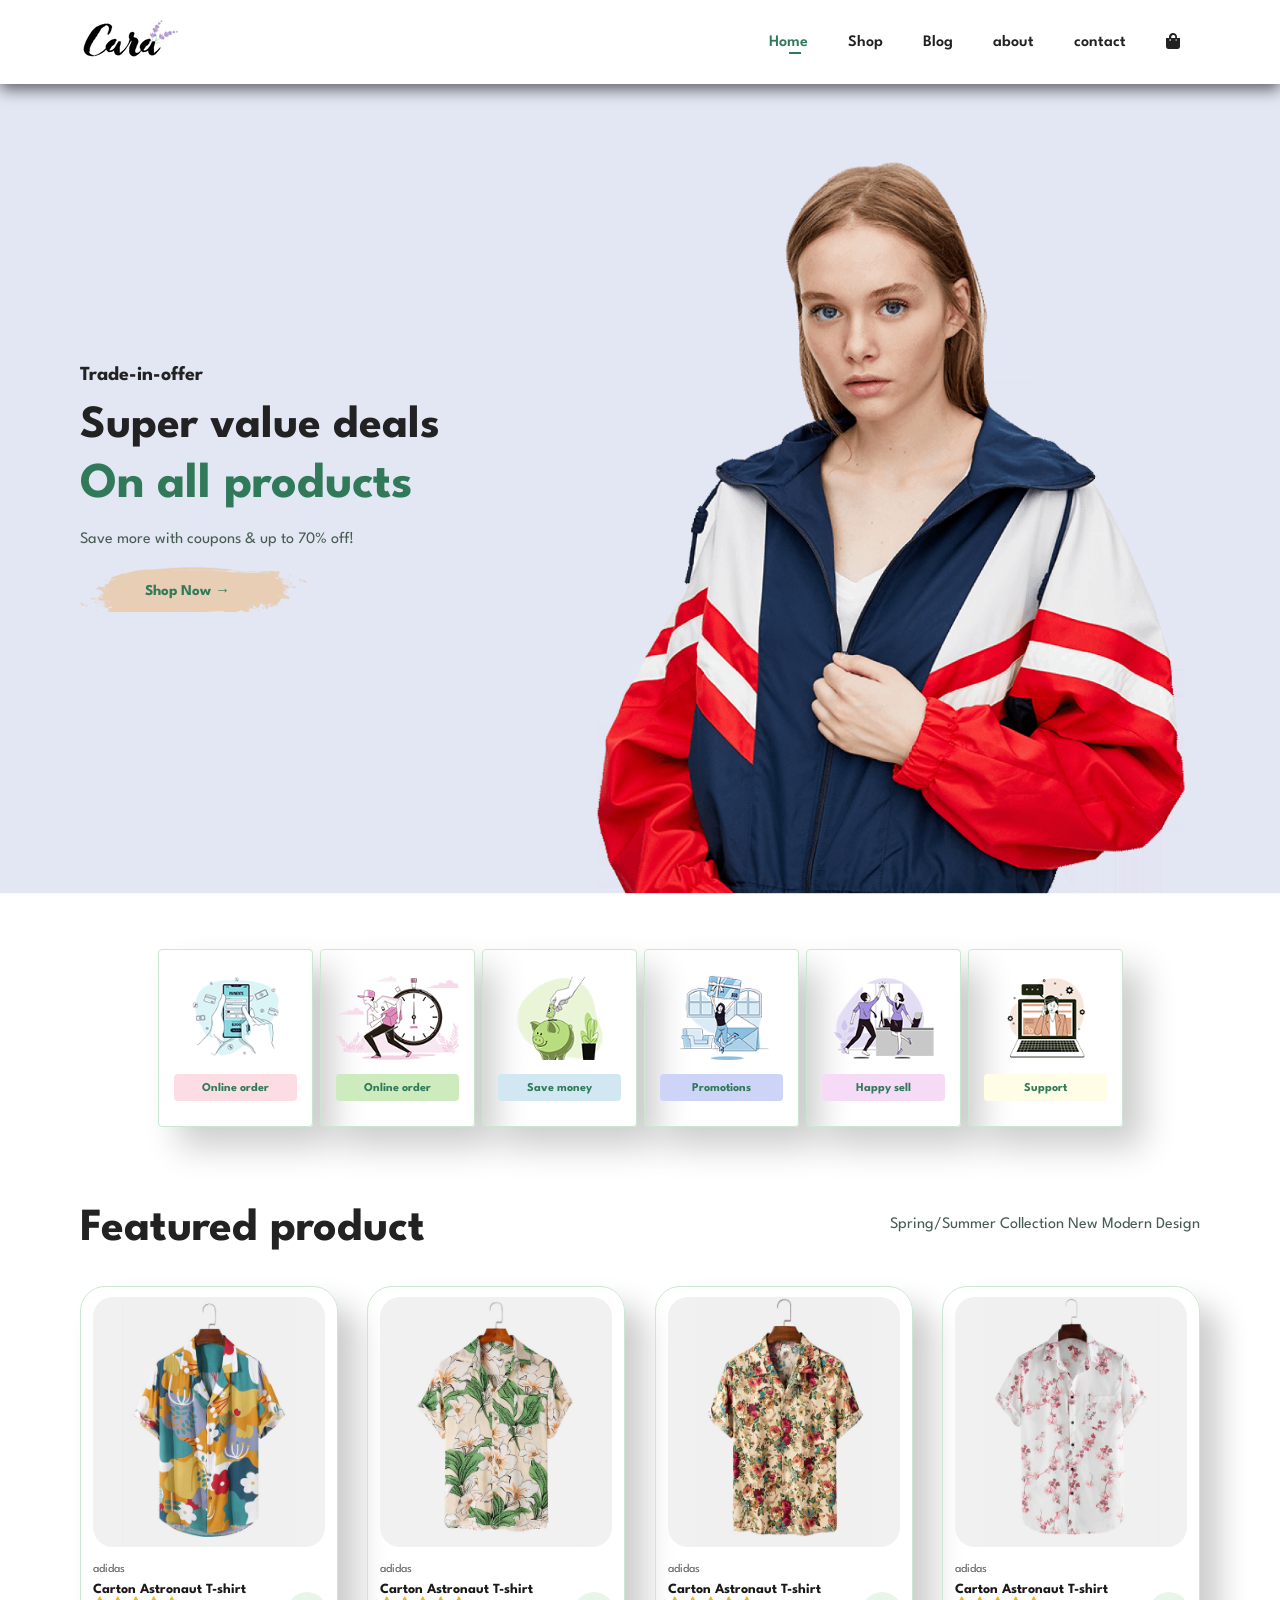
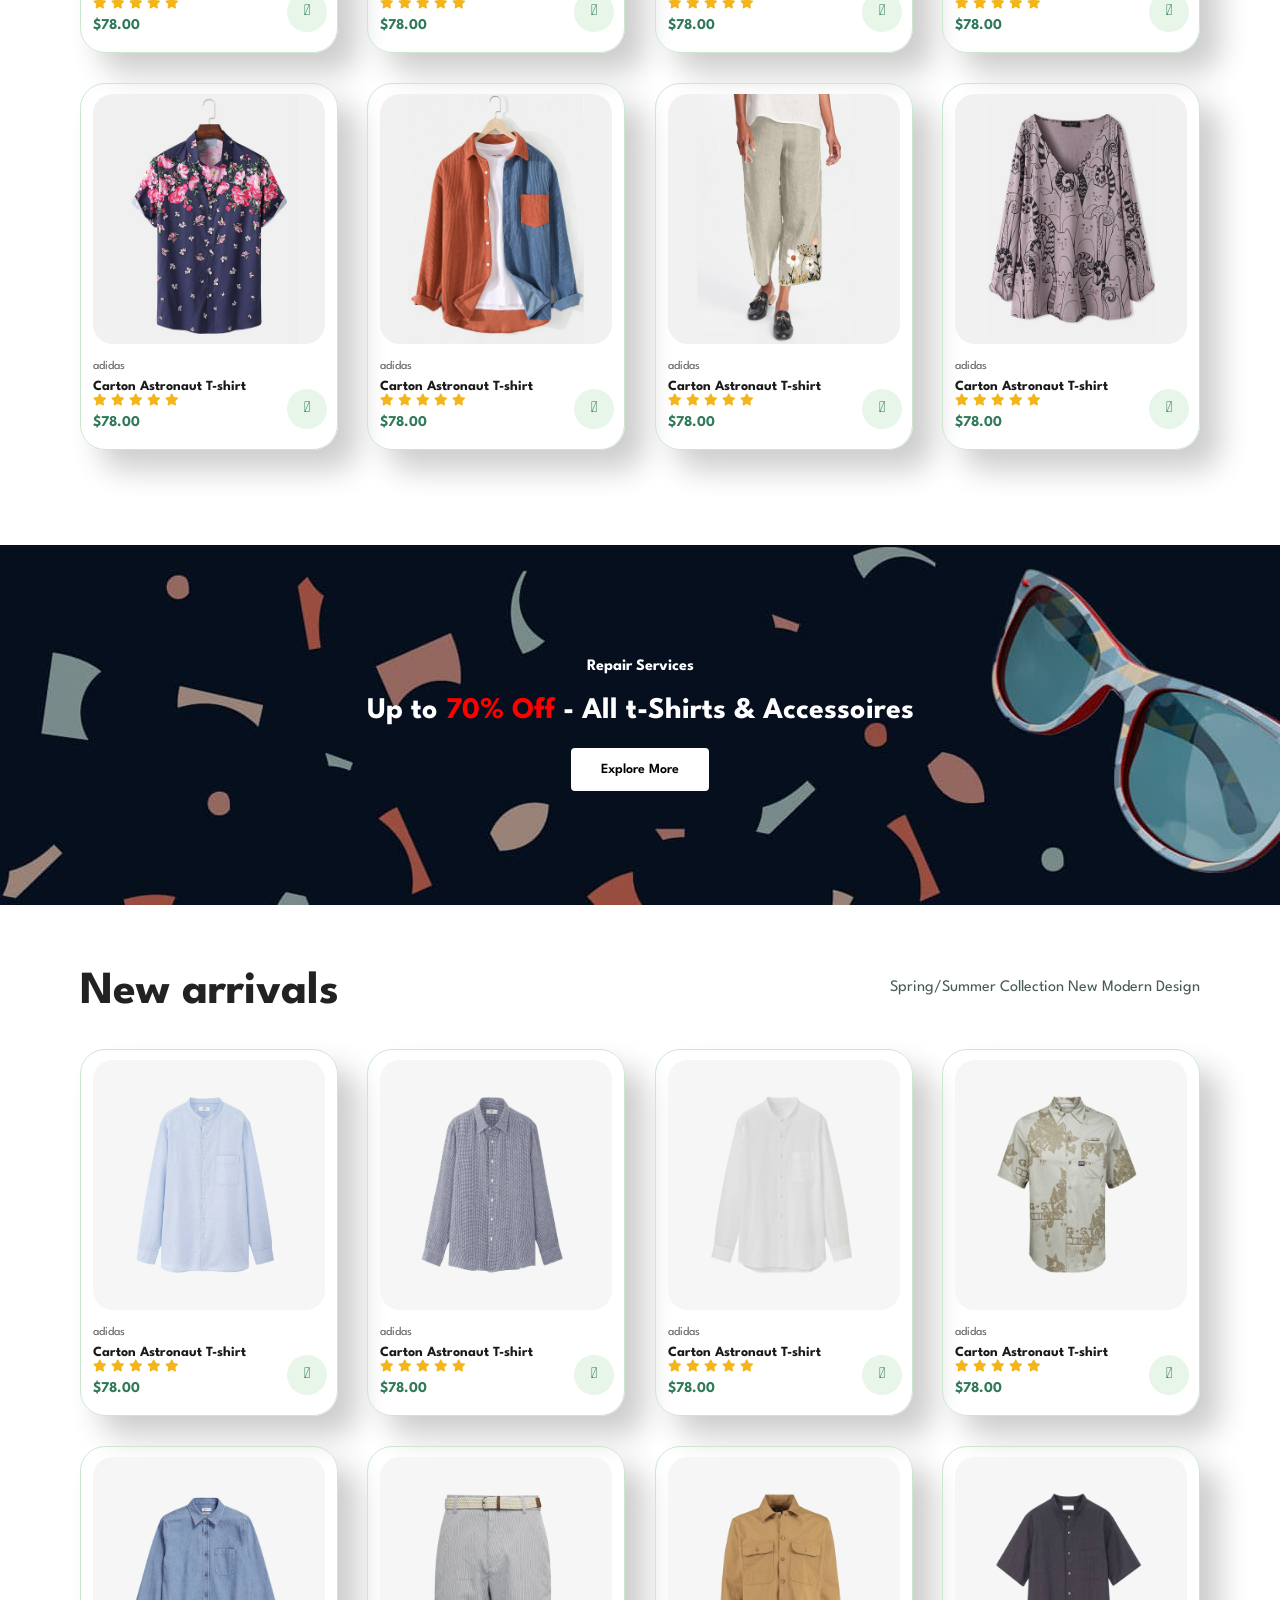
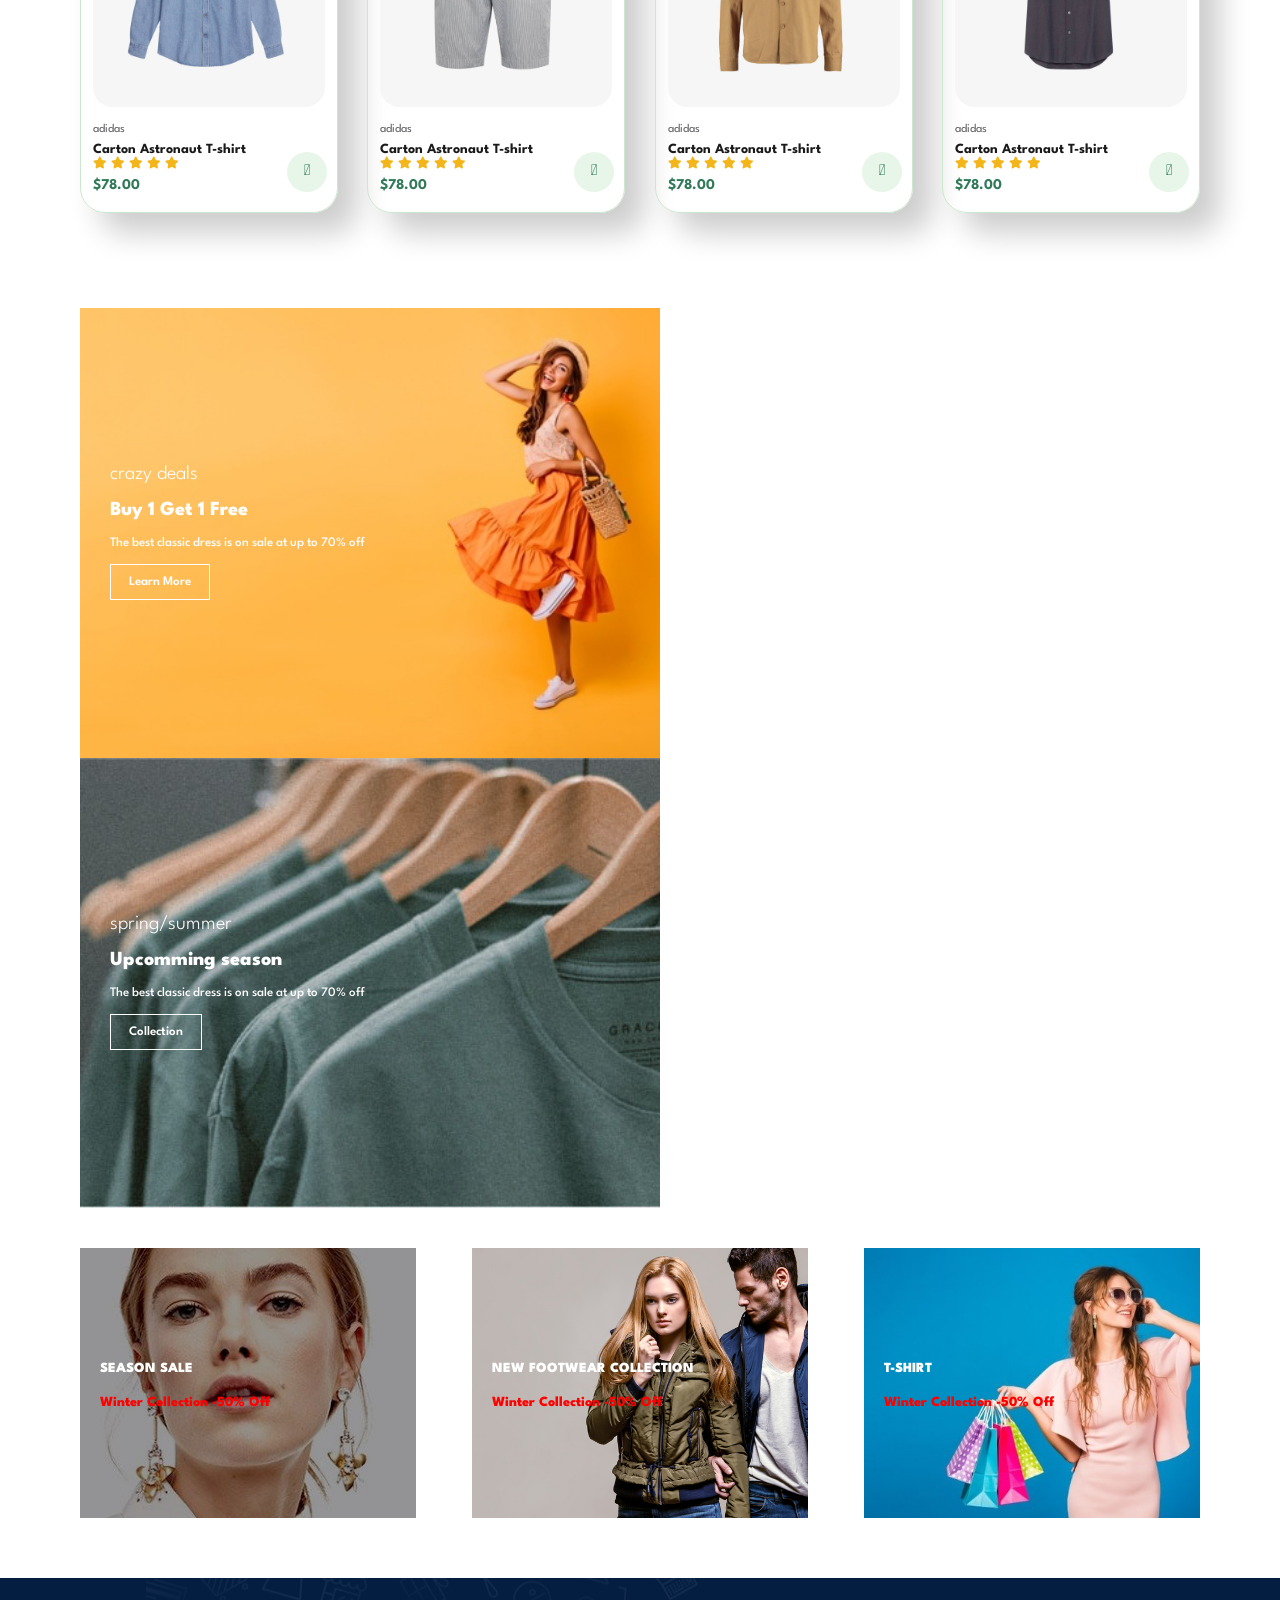
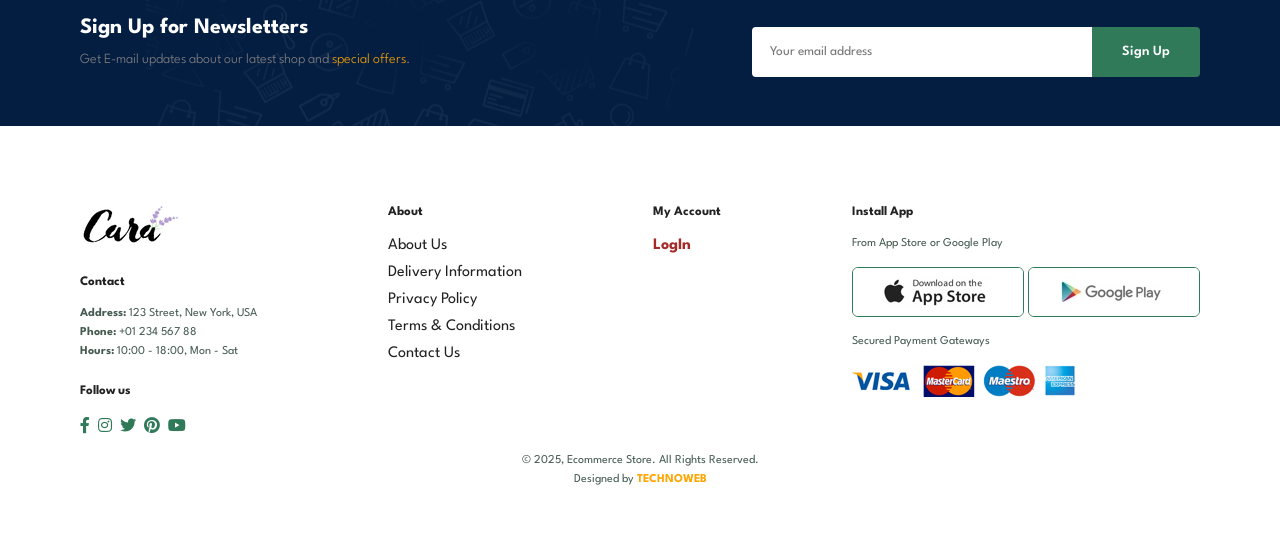
==== index.html @ e6297762 "Publishing branch" ====
<!DOCTYPE html>
<html lang="en">

    <head>
        <meta charset="UTF-8">
        <meta http-equiv="X-UA-Compatible" content="IE=edge">
        <meta name="viewport" content="width=device-width, initial-scale=1.0">
        <title>Ecommerce </title>
        <link rel="stylesheet" href="https://pro.fontawesome.com/releases/v5.10.0/css/all.css" />

        <link rel="stylesheet" href="style.css">
    </head>

    <body>

    <section id="header">
        <a href="#"><img src="img/logo.png" alt="" class="logo"></a>
        <div>
            <ul id="navbar">
                <li><a class="active" href="index.html">Home</a></li>
                <li><a href="shop.html">Shop</a></li>
                <li><a href="blog.html">Blog</a></li>
                <li><a href="about.html">about</a></li>
                <li><a href="contact.html">contact</a></li>
                <li id="bag"><a href="cart.html"><i class="fa fa-shopping-bag "  aria-hidden="true"></i>
                </a></li>
                <a href="#" id="close"><i class="far fa-times"></i></a>
            </ul>
        </div>
        <div class="mobile">
            <a href="cart.html"><i class="fas fa-shopping-bag" aria-hidden="true"></i>
            </a>
            <i id="bar" class="fas fa-outdent"></i>
            
        </div>
    </section>

    <section id="hero">
        <h4>Trade-in-offer</h4>
        <h2>Super value deals</h2>
        <h1>On all products</h1>
        <p>Save more with coupons & up to 70% off!</p>
        <a href="shop.html"><button>Shop Now &#8594;</button></a>
    </section>

    <section id="feature" class="section-p1">
        <div class="fe-box">
            <img src="img/features/f1.png" alt="">
            <h6>Online order</h6>
        </div>  
        
        <div class="fe-box">
            <img src="img/features/f2.png" alt="">
            <h6>Online order</h6>
        </div>
        <div class="fe-box">
            <img src="img/features/f3.png" alt="">
            <h6>Save money</h6>
        </div>
        <div class="fe-box">
            <img src="img/features/f4.png" alt="">
            <h6>Promotions</h6>
        </div>
        <div class="fe-box">
            <img src="img/features/f5.png" alt="">
            <h6>Happy sell</h6>
        </div>
        <div class="fe-box">
            <img src="img/features/f6.png" alt="">
            <h6>Support</h6>
        </div>
        
    </section>

    <section id="product1" class="section-p1">
        <h2> Featured product</h2>
        <p>Spring/Summer Collection New Modern Design</p>
        <div class="pro-container">
            <div class="pro" >
                <img src="img/products/f1.jpg" alt="">
                <div class="des">
                    <span>adidas</span>
                    <h5> Carton Astronaut T-shirt </h5>
                    <div class="star">
                        <i class="fas fa-star"></i>
                        <i class="fas fa-star"></i>
                        <i class="fas fa-star"></i>
                        <i class="fas fa-star"></i>
                        <i class="fas fa-star"></i>
                    </div>
                    <h4>$78.00</h4>
                </div>
            <a href="#"><i class="fal fa-shopping-cart cart"></i></a>
            </div>
            <div class="pro" onclick="window.location.href='shop.html'">
                <img src="img/products/f2.jpg" alt="">
                <div class="des">
                    <span>adidas</span>
                    <h5> Carton Astronaut T-shirt </h5>
                    <div class="star">
                        <i class="fas fa-star"></i>
                        <i class="fas fa-star"></i>
                        <i class="fas fa-star"></i>
                        <i class="fas fa-star"></i>
                        <i class="fas fa-star"></i>
                    </div>
                    <h4>$78.00</h4>
                </div>
            <a href="#"><i class="fal fa-shopping-cart cart"></i></a>
            </div>
            <div class="pro" onclick="window.location.href='shop.html'">
                <img src="img/products/f3.jpg" alt="">
                <div class="des">
                    <span>adidas</span>
                    <h5> Carton Astronaut T-shirt </h5>
                    <div class="star">
                        <i class="fas fa-star"></i>
                        <i class="fas fa-star"></i>
                        <i class="fas fa-star"></i>
                        <i class="fas fa-star"></i>
                        <i class="fas fa-star"></i>
                    </div>
                    <h4>$78.00</h4>
                </div>
            <a href="#"><i class="fal fa-shopping-cart cart"></i></a>
            </div>
            <div class="pro" onclick="window.location.href='shop.html'">
                <img src="img/products/f4.jpg" alt="">
                <div class="des">
                    <span>adidas</span>
                    <h5> Carton Astronaut T-shirt </h5>
                    <div class="star">
                        <i class="fas fa-star"></i>
                        <i class="fas fa-star"></i>
                        <i class="fas fa-star"></i>
                        <i class="fas fa-star"></i>
                        <i class="fas fa-star"></i>
                    </div>
                    <h4>$78.00</h4>
                </div>
            <a href="#"><i class="fal fa-shopping-cart cart"></i></a>
            </div>
            <div class="pro" onclick="window.location.href='shop.html'">
                <img src="img/products/f5.jpg" alt="">
                <div class="des">
                    <span>adidas</span>
                    <h5> Carton Astronaut T-shirt </h5>
                    <div class="star">
                        <i class="fas fa-star"></i>
                        <i class="fas fa-star"></i>
                        <i class="fas fa-star"></i>
                        <i class="fas fa-star"></i>
                        <i class="fas fa-star"></i>
                    </div>
                    <h4>$78.00</h4>
                </div>
            <a href="#"><i class="fal fa-shopping-cart cart"></i></a>
            </div>
            <div class="pro" onclick="window.location.href='shop.html'">
                <img src="img/products/f6.jpg" alt="">
                <div class="des">
                    <span>adidas</span>
                    <h5> Carton Astronaut T-shirt </h5>
                    <div class="star">
                        <i class="fas fa-star"></i>
                        <i class="fas fa-star"></i>
                        <i class="fas fa-star"></i>
                        <i class="fas fa-star"></i>
                        <i class="fas fa-star"></i>
                    </div>
                    <h4>$78.00</h4>
                </div>
            <a href="#"><i class="fal fa-shopping-cart cart"></i></a>
            </div>
            <div class="pro" onclick="window.location.href='shop.html'">
                <img src="img/products/f7.jpg" alt="">
                <div class="des">
                    <span>adidas</span>
                    <h5> Carton Astronaut T-shirt </h5>
                    <div class="star">
                        <i class="fas fa-star"></i>
                        <i class="fas fa-star"></i>
                        <i class="fas fa-star"></i>
                        <i class="fas fa-star"></i>
                        <i class="fas fa-star"></i>
                    </div>
                    <h4>$78.00</h4>
                </div>
            <a href="#"><i class="fal fa-shopping-cart cart"></i></a>
            </div>
            <div class="pro" onclick="window.location.href='shop.html'">
                <img src="img/products/f8.jpg" alt="">
                <div class="des">
                    <span>adidas</span>
                    <h5> Carton Astronaut T-shirt </h5>
                    <div class="star">
                        <i class="fas fa-star"></i>
                        <i class="fas fa-star"></i>
                        <i class="fas fa-star"></i>
                        <i class="fas fa-star"></i>
                        <i class="fas fa-star"></i>
                    </div>
                    <h4>$78.00</h4>
                </div>
            <a href="#"><i class="fal fa-shopping-cart cart"></i></a>
            </div>
        </div>     
    </section>

    <section id="banner" class="section-m1">
        <h4>Repair Services</h4>
        <h2>Up to <span>70% Off</span> - All t-Shirts & Accessoires</h2>
        <button class="normal"> Explore More</button>
    </section>

    <section id="product1" class="section-p1">
        <h2> New arrivals</h2>
        <p>Spring/Summer Collection New Modern Design</p>
        <div class="pro-container">
            <div class="pro">
                <img src="img/products/n1.jpg" alt="">
                <div class="des">
                    <span>adidas</span>
                    <h5> Carton Astronaut T-shirt </h5>
                    <div class="star">
                        <i class="fas fa-star"></i>
                        <i class="fas fa-star"></i>
                        <i class="fas fa-star"></i>
                        <i class="fas fa-star"></i>
                        <i class="fas fa-star"></i>
                    </div>
                    <h4>$78.00</h4>
                </div>
            <a href="#"><i class="fal fa-shopping-cart cart"></i></a>
            </div>
            <div class="pro">
                <img src="img/products/n2.jpg" alt="">
                <div class="des">
                    <span>adidas</span>
                    <h5> Carton Astronaut T-shirt </h5>
                    <div class="star">
                        <i class="fas fa-star"></i>
                        <i class="fas fa-star"></i>
                        <i class="fas fa-star"></i>
                        <i class="fas fa-star"></i>
                        <i class="fas fa-star"></i>
                    </div>
                    <h4>$78.00</h4>
                </div>
            <a href="#"><i class="fal fa-shopping-cart cart"></i></a>
            </div>
            <div class="pro">
                <img src="img/products/n3.jpg" alt="">
                <div class="des">
                    <span>adidas</span>
                    <h5> Carton Astronaut T-shirt </h5>
                    <div class="star">
                        <i class="fas fa-star"></i>
                        <i class="fas fa-star"></i>
                        <i class="fas fa-star"></i>
                        <i class="fas fa-star"></i>
                        <i class="fas fa-star"></i>
                    </div>
                    <h4>$78.00</h4>
                </div>
            <a href="#"><i class="fal fa-shopping-cart cart"></i></a>
            </div>
            <div class="pro">
                <img src="img/products/n4.jpg" alt="">
                <div class="des">
                    <span>adidas</span>
                    <h5> Carton Astronaut T-shirt </h5>
                    <div class="star">
                        <i class="fas fa-star"></i>
                        <i class="fas fa-star"></i>
                        <i class="fas fa-star"></i>
                        <i class="fas fa-star"></i>
                        <i class="fas fa-star"></i>
                    </div>
                    <h4>$78.00</h4>
                </div>
            <a href="#"><i class="fal fa-shopping-cart cart"></i></a>
            </div>
            <div class="pro">
                <img src="img/products/n5.jpg" alt="">
                <div class="des">
                    <span>adidas</span>
                    <h5> Carton Astronaut T-shirt </h5>
                    <div class="star">
                        <i class="fas fa-star"></i>
                        <i class="fas fa-star"></i>
                        <i class="fas fa-star"></i>
                        <i class="fas fa-star"></i>
                        <i class="fas fa-star"></i>
                    </div>
                    <h4>$78.00</h4>
                </div>
            <a href="#"><i class="fal fa-shopping-cart cart"></i></a>
            </div>
            <div class="pro">
                <img src="img/products/n6.jpg" alt="">
                <div class="des">
                    <span>adidas</span>
                    <h5> Carton Astronaut T-shirt </h5>
                    <div class="star">
                        <i class="fas fa-star"></i>
                        <i class="fas fa-star"></i>
                        <i class="fas fa-star"></i>
                        <i class="fas fa-star"></i>
                        <i class="fas fa-star"></i>
                    </div>
                    <h4>$78.00</h4>
                </div>
            <a href="#"><i class="fal fa-shopping-cart cart"></i></a>
            </div>
            <div class="pro">
                <img src="img/products/n7.jpg" alt="">
                <div class="des">
                    <span>adidas</span>
                    <h5> Carton Astronaut T-shirt </h5>
                    <div class="star">
                        <i class="fas fa-star"></i>
                        <i class="fas fa-star"></i>
                        <i class="fas fa-star"></i>
                        <i class="fas fa-star"></i>
                        <i class="fas fa-star"></i>
                    </div>
                    <h4>$78.00</h4>
                </div>
            <a href="#"><i class="fal fa-shopping-cart cart"></i></a>
            </div>
            <div class="pro">
                <img src="img/products/n8.jpg" alt="">
                <div class="des">
                    <span>adidas</span>
                    <h5> Carton Astronaut T-shirt </h5>
                    <div class="star">
                        <i class="fas fa-star"></i>
                        <i class="fas fa-star"></i>
                        <i class="fas fa-star"></i>
                        <i class="fas fa-star"></i>
                        <i class="fas fa-star"></i>
                    </div>
                    <h4>$78.00</h4>
                </div>
            <a href="#"><i class="fal fa-shopping-cart cart"></i></a>
            </div>
        </div>     
    </section>

    <section id="sm-banner" class="section-p1">
        <div class="banner-box">
            <h4>crazy deals</h4>
            <h2>Buy 1 Get 1 Free</h2>
            <span>The best classic dress is on sale at up to 70% off</span>
            <button class="white">Learn More</button>  
        </div>
        <div class="banner-box banner-box2">
            <h4>spring/summer</h4>
            <h2>Upcomming season</h2>
            <span>The best classic dress is on sale at up to 70% off</span>
            <button class="white">Collection</button>  
        </div>
    </section>

    <section id="banner3">
        <div class="banner-box">
            <h2>SEASON SALE</h2>
            <h3>Winter Collection -50% Off</h3>  
        </div>
        <div class="banner-box banner-box2">
            <h2>NEW FOOTWEAR COLLECTION</h2>
            <h3>Winter Collection -50% Off</h3>  
        </div>
        <div class="banner-box banner-box3">
            <h2>T-SHIRT</h2>
            <h3>Winter Collection -50% Off</h3>  
        </div>
    </section>

    <section id="newsletter" class="section-p1 section-m1">
        <div class="newstext">
            <h4>Sign Up for Newsletters</h4>
            <p>Get E-mail updates about our latest shop and <span>special offers</span>.</p>
        </div>
        <div class="form">
            <input type="text" placeholder="Your email address">
            <button class="normal">Sign Up</button>
        </div>
    </section>

    <footer class="section-p1">
        <div class="col">
            <img class="logo" src="img/logo.png" alt="">
            <h4>Contact</h4>
            <p><strong>Address:</strong> 123 Street, New York, USA</p>
            <p><strong>Phone:</strong> +01 234 567 88</p>
            <p><strong>Hours:</strong> 10:00 - 18:00, Mon - Sat</p>
            <div class="follow">
                <h4>Follow us</h4>
                <div class="icon">
                    <i class="fab fa-facebook-f"></i>
                    <i class="fab fa-instagram"></i>
                    <i class="fab fa-twitter"></i>
                    <i class="fab fa-pinterest"></i>
                    <i class="fab fa-youtube"></i>
                </div>
            </div>
        </div>
        <div class="col">
            <h4>About</h4>
            <a href="#">About Us</a>
            <a href="#">Delivery Information</a>
            <a href="#">Privacy Policy</a>
            <a href="#">Terms & Conditions</a>
            <a href="#">Contact Us</a>
        </div>
        <div class="col">
            <h4>My Account</h4>
            <a style="color: brown;" href="Auth_page.html"><b>LogIn</b></a>
        </div>
        <div class="col install">
            <h4>Install App</h4>
            <p>From App Store or Google Play</p>
            <div class="row">
                <img src="img/pay/app.jpg" alt="">
                <img src="img/pay/play.jpg" alt="">
            </div>
            <p>Secured Payment Gateways</p>
            <img src="img/pay/pay.png" alt="">
        </div>
        <div class="copyright">
            <p>&copy; 2025, Ecommerce Store. All Rights Reserved.</p>
            <p>Designed by <span>TECHNOWEB</span></p>
        </div>
    </footer>


        <script src="script.js"></script>
    </body>

</html>
---- style.css ----
@import url("https://fonts.googleapis.com/css2?family=Spartan:wght@100;200;300;400;500;600;700;800;900&display=swap");
* {
  margin: 0;
  padding: 0;
  box-sizing: border-box;
  font-family: "Spartan", sans-serif;
}

html {
  scroll-behavior: smooth;
}

/* Global Styles */

h1 {
  font-size: 50px;
  line-height: 64px;
  color: #222;
}

h2 {
  font-size: 46px;
  line-height: 54px;
  color: #222;
}

h4 {
  font-size: 20px;
  color: #222;
}

h6 {
  font-weight: 700;
  font-size: 12px;
}
h3 {
  padding-bottom: 15px;
}

p {
  font-size: 16px;
  color: #465b52;
  margin: 15px 0 20px 0;
  
}

.section-p1 {
  padding: 40px 80px;
}

.section-m1 {
  margin: 40px 0;
}
button.normal{
  font-size: 14px;
  font-weight: 600;
  padding: 15px 30px;
  color : #000;
  background-color: #fff;
  border-radius: 4px;
  cursor: pointer;
  border: none;
  outline: none;
  transition: 0.2s ease;
}
button.white{
  font-size: 13px;
  font-weight: 600;
  padding: 11px 18px;
  color : #fff;
  background-color: transparent;
  cursor: pointer;
  border: 1px solid #fff;
  outline: none;
  transition: 0.2s ease;
}

body {
  width: 100%;
}
#header {
  display: flex;
  align-items: center;
  justify-content: space-between;
  padding: 20px 80px;
  background-color: #fff;
  box-shadow: 0 5px 15px rgba(0, 0, 0, 0.6);
  z-index: 999;
  position: sticky;
  top: 0;
  left: 0;
}

#navbar {
  display: flex;
  align-items: center;
  justify-content: center;

}

#navbar li {
  list-style: none;
  margin: 0 20px;
  position: relative;
}
#navbar li a {
  text-decoration: none;
  color: #222;
  font-size: 16px;
  font-weight: 600;
  transition: 0.3s ease;
}
#navbar li a:hover {
  color: #465b52;
  
}
#navbar li a:hover,
#navbar li a.active {
  color: #307a5a; 
}

#navbar li a.active::after,
#navbar li a:hover::after{
  content: "";
  width: 30%;
  height: 2px;
  background: #307a5a;
  position: absolute;
  bottom: -4px;
  left: 20px;
}

.mobile{
  display: none;
  align-items: center;
}
#close{
  display: none;
}


#hero{
  background-image: url("img/hero4.png");
  height:90vh;
  width: 100%;
  background-position: top 25% right 0%;
  background-size: cover;
  padding: 0 80px;
  display: flex;
  flex-direction: column;
  align-items: flex-start;
  justify-content: center;
}
#hero h4 {
  padding-bottom:15px ;
}
#hero h1 {
  color: #307a5a;
}
#hero button{
  background-image:url("img/button.png");
  background-color: transparent;
  background-repeat: no-repeat;
  color: #307a5a;
  padding: 14px 80px 14px 65px;
  cursor: pointer;
  font-weight: 700;
  font-size: 15px;
  border: none;
}

#feature {
  display: flex;
  flex-wrap: wrap;
  justify-content: center;
  gap: 5px 7px;
}

#feature .fe-box {
  width: 155px;
  text-align: center;
  padding: 25px 15px;
  box-shadow: 20px 20px 34px rgba(0, 0, 0, 0.2);
  border: 1px solid #cce7d0;
  border-radius: 4px;
  margin : 15px 0;
}
#feature .fe-box:hover {
  box-shadow: 10px 10px 54px rgba(0, 0, 0, 0.1);
}
#feature .fe-box h6 {
  padding: 9px 8px 6px 8px;
  line-height: 1;
  border-radius: 4px;
  color: #307a5a;
  background-color: #fddde4;
}
#feature .fe-box img {
  width: 100%;
  margin-bottom: 10px; ;
}
#feature .fe-box:nth-child(2) h6 {
  background-color: #cdebbc;
}
#feature .fe-box:nth-child(3) h6 {
  background-color: #d1e8f2;
}
#feature .fe-box:nth-child(4) h6 {
  background-color: #cdd4f8;
}
#feature .fe-box:nth-child(5) h6 {
  background-color: #f6dbf6;
}
#feature .fe-box:nth-child(6) h6 {
  background-color: #fffde5;
}


#product1 {
  text-align: center;
  display: flex ;
  flex-wrap: wrap ;
  justify-content: space-between ;
  padding-top: 20px ;
}


#product1 .pro-container {
  display: flex ;
  flex-wrap: wrap ;
  justify-content: space-between ;
  padding-top: 15px ;
}
#product1 .pro{
  width: 23%;
  min-width: 250px;
  padding: 10px 12px;
  border: 1px solid #cce7d0;
  border-radius: 25px;
  cursor: pointer;
  box-shadow: 20px 20px 30px rgba(0, 0, 0, 0.2);
  margin: 15px 0;
  transition: 0.3s ease;
  position: relative;
}
#product1 .pro:hover {
  box-shadow: 10px 10px 54px rgba(0, 0, 0, 0.06);
}
#product1 .pro img {
  width: 100%;
  height: 250px;
  border-radius: 20px;
}
#product1 .pro .des {
  text-align: start;
  padding: 10px 0;
}

#product1 .pro .des span {
  color : #606063;
  font-size: 12px;
}
#product1 .pro .des h5 {
  padding-top: 7px;
  color: #1a1a1a;
  font-size: 14px;
}

#product1 .pro .des i{
  font-size: 12px;
  color: rgb(243, 181, 25)
}
#product1 .pro .des h4 {
  padding-top: 7px;
  font-size: 15px;
  font-weight: 700;
  color: #307a5a;
}

#product1 .pro .cart,
.ad-box .cart{
  width: 40px;
  height: 40px;
  line-height: 40px;
  border-radius: 50px;
  background-color: #e8f6ea;
  color: #307a5a;
  font-weight: 500;
  position: absolute;
  bottom: 20px;
  right: 10px;
  border-color: 1px solid #cce7d0;
}
.ad-box .cart{
  background-color: transparent;
  color: #307a5a;
  font-weight: 800;
  transition: 2s ease-in-out;
}
.ad-box .cart:hover{
  scale: 1.5;
}


#banner{
  display: flex;
  flex-direction: column;
  align-items: center;
  justify-content: center;
  text-align: center;
  background-image: url("img/banner/b2.jpg");
  width: 100%;
  height: 40vh;
  background-size: cover;
  background-position: center;
}
#banner h4 {
  color: #fff;
  font-size: 16px;
  
}
#banner h2 {
  color: #fff;
  font-size: 30px;
  padding: 10px 0;
  
}
#banner h2 span {
  color: red;
}
#banner button:hover {
  background:#307a5a;
  color: #fff ;
  
}
#sm-banner .banner-box{
  display: flex;
  flex-direction: column;
  justify-content: center;
  align-items: flex-start;
  background-image: url("img/banner/b17.jpg");
  min-width: 580px;
  height: 50vh;
  background-size: cover;
  background-position: center;
  padding: 30px;
}

#sm-banner .banner-box2{
  background-image: url("img/banner/b10.jpg");
}

#sm-banner{
  display:flex;
  justify-content: space-between;
  flex-wrap: wrap;
}

#sm-banner h4{
  color: #fff;
  font-size: 20px;
  font-weight: 300;
}
#sm-banner h2{
  color: #fff;
  font-size: 20px;
  font-weight: 800;
}
#sm-banner span{
  color: #fff;
  font-size: 13px;
  font-weight: 500;
  padding-bottom: 15px;
}
#sm-banner .banner-box:hover button{
  background-color: #307a5a;
  border: 1px solid #307a5a;
}

#banner3{
  display: flex;
  justify-content: space-between;
  flex-wrap: wrap;
  padding: 0 80px;
}

#banner3 .banner-box{
  display: flex;
  flex-direction: column;
  justify-content: center;
  align-items: flex-start;
  background-image: url("img/banner/b7.jpg");
  min-width: 30%;
  height: 30vh;
  background-size: cover;
  background-position: center;
  padding: 20px;
  margin-bottom: 20px;
}
#banner3 .banner-box2{
  background-image: url("img/banner/b4.jpg");
}
#banner3 .banner-box3{
  background-image: url("img/banner/b18.jpg");
}
#banner3 h2{
  color: #fff;
  font-weight: 900;
  font-size: 14px;
}
#banner3 h3{
  color: red;
  font-weight: 800;
  font-size: 14px;
}
#newsletter{
  display: flex;
  justify-content: space-between;
  align-items: center;
  flex-wrap: wrap;
  background-image: url("img/banner/b14.png");
  background-repeat: no-repeat;
  background-position: 20% 30%;
  background-color: #041e42;
  
}
#newsletter h4{
  color: #fff;
  font-size: 22px;
  font-weight: 700;
}
#newsletter p{
  color: #888383;
  font-size: 14px;
  font-weight: 300;
}
#newsletter p span{
  color:orange;
}
#newsletter .form{
  display: flex;
  width: 40%;
}
#newsletter input{
  width: 100%;
  padding: 0 1.25em;
  height: 3.125rem;
  border: 1px solid transparent;
  border-radius: 4px;
  outline: none;
  border-top-right-radius: 0;
  border-bottom-right-radius: 0;
}
#newsletter button{
  background-color: #307a5a;
  color: #fff;
  white-space: nowrap;
  border-top-left-radius: 0;
  border-bottom-left-radius: 0;
}
/* Style du Lightbox */
.lightbox {
  display: none; /* Caché par défaut */
  position: fixed;
  z-index: 1000;
  left: 0;
  top: 0;
  width: 100%;
  height: 100%;
  background-color: rgba(0, 0, 0, 0.8);
  justify-content: center;
  align-items: center;
}

/* Image en plein écran */
.lightbox-content {
  max-width: 80%;
  max-height: 80%;
  border-radius: 10px;
  box-shadow: 0 4px 10px rgba(255, 255, 255, 0.3);
}

/* Ajout pour s'assurer que l'image s'affiche bien */
.lightbox img {
  display: block;
  max-width: 90%;
  max-height: 90%;
}

/* Bouton de fermeture */
.close {
  position: absolute;
  top: 20px;
  right: 40px;
  font-size: 40px;
  color: white;
  cursor: pointer;
  font-weight: bold;
}
footer {
  display: flex;
  justify-content: space-between;
  flex-wrap: wrap;
}
footer .col{
  display: flex;
  flex-direction: column;
  align-items: flex-start;
  margin-bottom: 20px;
}
footer .logo{
  margin-bottom: 30px;
}
footer h4{
  font-size: 13px;
  padding-bottom: 20px;
}
footer p{
  font-size: 12px;
  margin: 0 0 8px 0;
}
footer  a{
  text-decoration: none;
  color: #222;
  transition: 0.3s ease;
  margin-bottom: 12px;
}
footer  a:hover{
  color: #307a5a;
}
footer p span{
  color: orange;
  font-weight: 700;
}
footer .follow{
  margin-top: 20px;
}
footer .follow i{
  padding-right: 4px;
  color: #307a5a;
  cursor: pointer;
  transition: 0.5s ease-in-out;
}
footer .follow i:hover{
  color: #fff;
  background-color: #307a5a;
  border-radius: 50%;
  padding: 5px;
}
footer .install .row img{
  border: 1px solid #307a5a;
  border-radius: 6px;
}
footer .install img{
  margin: 10px 0 15px 0;
}

footer .copyright{
  width: 100%;
  text-align: center;
}

/* Media queries, Tablet */

@media(max-width:799px) {
  .section-p1{
    padding: 40px 40px;
  }
  #navbar {
    display: flex;
    flex-direction: column;
    align-items: flex-start;
    justify-content: flex-start;
    position: fixed;
    top: 0;
    right: -300px;
    height: 100vh;
    width: 300px;
    background-color: #E3E6F3;
    box-shadow: 0 40px 60px rgb(0, 0, 0, 0.1) ;
    padding: 80px 0 0 10px;
    transition: 0.5s ease-in-out;
  }

  #navbar.active{
    right: 0px ;
  }  
  #navbar li{
    margin-bottom: 25px;
  }
  .mobile{
    display: flex;
    align-items: center;
    gap: 1rem;
  }
  .mobile{
    color: black;
    font-size: 20px;
    padding-left: 20px;
  }
  #close{
    display: initial;
    position: absolute;
    top: 30px;
    left: 30px;
    color: black;
    font-size: 24px;
  }
  .fa-shopping-bag{
    color: black;
  }
  #bag{
    display: none;
  }
  #hero{
    height: 70vh;
    padding: 0 80px;
    background-position: top 30% right 30%;
  }
  
  #feature{
    justify-content: center;
    
  }
  #feature .fe-box{
    margin: 15px 15px;
    
  }

  #product1 .pro-container{
    justify-content: center;
  }

  #product1 .pro{
    margin: 15px;
  }
  #banner{
    height: 20vh;
  }
  #sm-banner .banner-box{
    min-width: 100%;
    height: 30vh;
  }
  #banner3{
    padding: 0 40px;
  }
  #banner3 .banner-box {
    width: 28px;
  }

  #newsletter .form{
    width: 70%;
  }
  #blog {
    
    display: grid;
    grid-template-columns: repeat(auto-fill, minmax(300px , 1fr));
    padding: 10px; /* Réduction du padding */
    justify-content: center;
    
   }
   .blog-box{
    display: flex;
    flex-direction: column;
    align-items: flex-start;
   }
   #blog .blog-box h1 {
    font-size: 40px; /* Réduction de la taille pour éviter qu'il dépasse */
    top: -20px;
  }
   
   .blog-img {
    min-width: 100%;
    margin-right: 0px;
    margin-bottom: 20px;
   }
   .blog-details {
    min-width: 100%;
   }
   #about-head{
    flex-direction: column;
    text-align: center;
   }
   #about-head p{
    text-align: justify;
   }
   #about-head img {
    min-width: 100%;
    height: auto;
   }
   #about-app .video{
    min-width: 100%;
   }
   /* contact page styles */

   #contact-details .details {
    min-width: 100%;
   }
   #contact-details .map {
    min-width: 100%;
   }
   #form-details form {
    min-width: 100%;
    display: flex;
    flex-direction: column;
    align-items: flex-start;
    
  }
  #form-details .people {
    min-width: 100%;
    margin-top: 25px; 
  }
  /* cart page styles */
  /* cart page styles */
  #subtotal,
  #coupon {
    min-width: 100%;
  }

    
}
 

@media (max-width: 477px) {

  .section-p1{
    padding: 20px;
  }
  #header {
    padding: 10px 30px;
  }
  h1 {
    font-size: 34px;
  }
  h2 {
    font-size: 28px;
  }
  #hero {
    padding: 0 20px;
    background-position: 55%;
  }

  #feature {
    justify-content: space-between;
  }
  #feature .fe-box{
    width: 150px;
    margin: 0 0 15px 0;
  }

  #product1 .pro {
    width: 100%;
  }
  #banner{
    height: 40vh;
  }
  #sm-banner .banner-box {
    height: 40vh;
  }
  #sm-banner .banner-box2 {
    margin-top: 20px;

  }
  #banner3 {
    padding: 0 20px;
  }
  #banner3 .banner-box{
    width: 100%;
  }
  #newsletter  {
    padding: 40px 20px;
  }
  #newsletter .form {
    width: 100%;
  }
  
  footer a{
    font-size: 13px;
  }
  #prodetails {
    display: flex;
    flex-direction: column;
  }
  .single-pro-image {
    width: 100%;
    margin-right: 0px;
  }
  .single-pro-details {
    width: 100%;
    
  }
   /*blog page */
   #blog {
    
    display: grid;
    grid-template-columns: repeat(auto-fill, minmax(300px , 1fr));
    padding: 10px; /* Réduction du padding */
    justify-content: center;
    
   }
   .blog-box{
    display: flex;
    flex-direction: column;
    align-items: flex-start;
   }
   #blog .blog-box h1 {
    font-size: 40px; /* Réduction de la taille pour éviter qu'il dépasse */
    top: -20px;
  }
   
   .blog-img {
    min-width: 100%;
    margin-right: 0px;
    margin-bottom: 20px;
   }
   .blog-details {
    min-width: 100%;
   }

   /*about-page mediaqueries*/

   #about-head{
    flex-direction: column;
    text-align: center;
   }
   #about-head p{
    text-align: justify;
   }
   #about-head img {
    min-width: 100%;
    height: auto;
    margin-bottom: 10px;
   }
   #about-app .video{
    min-width: 100%;
   }
   /*contact page */
    #contact-details {
      flex-direction: column;
    }
    #contact-details .details h2,
    #form-details form h2 {
      font-size: 14px;
      margin: 0;
    }
    #contact-details .details h3 {
      font-size: 13px;
      line-height: 10px;
    
    }
    #contact-details .details li {
      list-style: none;
      display: flex;
      padding: 5px 0;
    }
    #contact-details .details li i {
      font-size: 12px;
      padding-right:20px ;
    }
    #contact-details .details li p {
      margin:0;
      font-size: 12px;
    }

    #contact-details .details {
      min-width: 100%;
    }
    #contact-details .map {
      min-width: 100%;
    }
    #form-details form {
      min-width: 100%;
      display: flex;
      flex-direction: column;
      align-items: flex-start;
      
    }
    #form-details .people {
      min-width: 100%;
      margin-top: 25px;
        
    }
    /* cart page styles */
    #subtotal,
    #coupon {
      min-width: 100%;
    }
   
}

/*shop page style */
#page-header{
  background-image: url("img/banner/b1.jpg");
  width: 100%;
  height:40vh;
  background-size: cover;
  display:flex;
  justify-content: center;
  text-align: center;
  flex-direction: column;
  padding: 14px;
}
#page-header h2,
#page-header p{
  color: #fff;
}

#pagination{
  text-align: center;
}
#pagination a{
  text-decoration: none;
  background-color: #307a5a;
  padding: 15px 20px;
  border-radius: 4px;
  color: #fff;
  font-weight: 600;

}
#pagination a i{
  font-size:16px;
  font-weight: 600;
}

/* Single page Styles */

#prodetails {
  display: flex;
  margin-top: 20px;
}

.single-pro-image{
  width: 100%;
  margin-right: 50px;
}
.small-img-group {
  display:flex;
  justify-content: space-between;
}
.small-img-col {
  flex-basis: 24%;
  cursor: pointer;
}
.single-pro-details {
  width: 100%;
  padding-top: 30px;
  text-align: justify;
  
}
#prodetails .single-pro-details h4 {
  padding: 40px 0 20px 0;
}
#prodetails .single-pro-details h2 {
  font-size: 24px;
}
#prodetails .single-pro-details select {
  display: block;
  padding: 5px 10px ;
  margin-bottom: 10px;
}
#prodetails .single-pro-details input {
  width: 50px;
  height: 47px;
  padding-left: 10px;
  font-size: 16px;
  margin-right: 10px;
}
.single-pro-details input:focus {
  outline: none;
}

.single-pro-details button,
.posting-form button,
#green{
  background-color: #307a5a;
  color: #fff;
}
#red{
  background-color: rgb(116, 35, 35);
  color: #fff;
  margin: 10px;
}

#prodetails.single-pro-details span {
  line-height: 25px;
 
}

/*blog page styles*/

#page-header.blog-header{
  background-image: url("img/banner/b19.jpg");
}

#blog{
  padding: 150px 150px 0 150px;
  
}
#blog .blog-box{
  display: flex;
  align-items: center;
  width: 100%;
  position: relative;
  padding-bottom: 90px;
}
#blog .blog-img{
  width: 50%;
  margin-right: 40px;

}

#blog img {
  width: 100%;
  height: 300px;
  object-fit: cover;
}

#blog .blog-details {
  width: 50%;
}

#blog .blog-details a{
  text-decoration: none;
  font-size: 11px;
  color: #000;
  font-weight: 700; 
  position: relative;
  transition: 0.4s ease-in-out;
}
#blog .blog-details a::after {
 content: "";
 width: 50px;
 height: 1px;
 background-color: #000;
 position: absolute;
 top: 4px;
 right: -60px;
}

#blog .blog-details a:hover{
  color: #307a5a;
}
#blog .blog-details a:hover::after {
  background-color: orange;
  font-weight: 900;
 }
 #blog .blog-box h1 {
  position: absolute;
  top: -40px;
  left: 0;
  font-size: 70px;
  color: #c9cbce;
  z-index: -9; /*le z-index est utiliser si seuleument tu veux placer un element en dessous d'un autre element, le cas de ce texte h1 qui est sencer etre un peut en dessous de l'image. */

 }
 /* about page style*/

 #page-header.about-header{
  background-image: url("img/about/banner.png");
 }

 #about-head {
 display: flex;
 align-items: center;
 }
 #about-head div{
 padding-left: 14px;
 }
 #about-head p{
  text-align: justify;
 }
 #about-head img{
  width: 50%;
  height: auto;
 }
 #about-app{
  text-align: center;
 }
 #about-app .video {
  width: 70%;
  height: 100%;
  margin: 30px auto 0 auto;
 }
 #about-app .video video {
  width: 100%;
  height: 100%;
  border-radius: 20px;
 }

 /* contact page styles */
 #page-header.contact{
  background-image: url("img/about/banner.png");
 }
 #contact-details {
  display: flex;
  justify-content: space-between;
  align-items: center;
 }
 #contact-details .details {
  width: 40%;
 }
 #contact-details .details span {
  font-size: 12px;
  
 }
 #contact-details .details span,
 #form-details form span {
  font-size: 12px;

 }
 #contact-details .details h2,
 #form-details form h2 {
  font-size: 18px;
  margin: 0;
 }
 #contact-details .details h3 {
  font-size: 15px;
  line-height: 30px;
 
 }
 #contact-details .details li {
  list-style: none;
  display: flex;
  padding: 10px 0;
 }
 #contact-details .details li i {
  font-size: 14px;
  padding-right:22px ;
 }
 #contact-details .details li p {
  margin:0;
  font-size: 14px;
 }
#contact-details .map {
    width: 55%;
    height: 400px;
  }
#contact-details .map iframe {
    width: 100%;
    height: 100%;
  }

  #form-details{
    display: flex;
    flex-wrap: wrap;
    justify-content: space-between;
    gap: 30px;
    margin: 30px;
    padding: 40px;
    border: 1px solid #e1e1e1;
  }

  #form-details form {
    width: 40%;
    display: flex;
    flex-direction: column;
    align-items: flex-start;
    
  }
  #form-details .people {
    width: 50%;
  }
  #form-details form input,
  #form-details form textarea,
  #login-box input,
  #signup-box input,
  .posting-form input, 
  .posting-form textarea {
    width:100%;
    padding: 12px 15px;
    outline: none;
    margin-bottom: 20px;
    border: 1px solid #e1e1e1;
  }
  #form-details form button,
  #login-box button,
  #signup-btn {
    background-color: #307a5a;
    color: #fff;
  }
  #form-details .people div {
    padding-bottom: 25px;
    display: flex;
    align-items: flex-start;
  }
  #form-details .people img {
    width:65px;
    height: 65px;
    margin-right: 15px;
  }
  #form-details .people p {
    margin: 0;
    font-size: 13px;
    line-height: 25px;
  }
  #form-details .people div span {
    display: block;
    font-size: 16px;
    font-weight: 600;
    color: #000;
  }
  .custom-alert {
    display: none;
    padding: 16px;
    background-color: #307a5a;
    color: white;
    border-radius: 8px;
    margin-bottom: 20px;
    text-align: center;
    animation: fadeIn 0.6s ease-in-out;
    font-family: Arial, Helvetica, sans-serif;
    font-size: 16px;
    font-weight: 600;
  }

  .custom-alert.error {
    background-color: #000;
  }
  #login-box,
  #signup-box{
    width: 80%;
    margin: auto;
    margin-top: 50px;
    align-items: center;
    display: flex;
    flex-direction: column;
  }
  .posting{
    width: 80%;
    margin: auto;
    margin-top: 50px;
    align-items: center;
    display: flex;
    flex-direction: column;
    justify-content: center;
  }
  #ads-container {
    display: grid;
    grid-template-columns: repeat(auto-fill, minmax(250px, 1fr));
    gap: 20px;
    width: 80%;
    margin: auto;
    align-items: center;
  }
  .ad-box {
    display: flex;
    flex-direction: column;
    text-align: left;
    width: 250px;
    height: 350px;
    border-radius: 5px;
    padding: 10px; 
    background-color: #fff;
    border: 1px solid #c9cbce;
    position: relative;
    transition: 1.5s ease-in-out;
}
  .ad-box:hover {
    scale: 1.1;
    
}
.ad-box img {
  width: 100%;
  height: 60%;
  object-fit: cover !important; /* remplit sans déformer */
  border-radius: 5px;
}
.ad-box h6 {
    line-height: 20px;
    color: #307a5a;
    padding: 3px 0;
}
.ad-box button {
    padding: 10px;
}
#filtre-container{
  display: flex;
  flex-direction: column;
  gap: 20px;
  align-items: center;
  text-align: center;
  margin: 20px auto;
}
#filtre-container select,
#filtre-container input{
  padding: 10px;
  margin-bottom: 20px;
}

  


  @keyframes fadeIn {
    from {opacity: 0; transform: translateY(-10px);}
    to {opacity: 1; transform: translateY(0);}
  }
  /* cart page styles */
  #cart {
    overflow-x: auto; /* Permet le défilement horizontal , donc le slide si le contenu déborde sans faire le wrap aux contenu */
    
  }

  #cart table {
    width: 100%;
    border-collapse: collapse;
    table-layout: fixed;
    white-space: nowrap;
  }
  #cart table img {
    width: 70px;
    
  }
  #cart table td:nth-child(1) {
    width: 100px;
    text-align: center;
    
  }
  #cart table td:nth-child(2) {
    width: 150px;
    text-align: center;
    
  }
  #cart table td:nth-child(3) {
    width: 250px;
    text-align: center;
    
  }
  #cart table td:nth-child(4),
  #cart table td:nth-child(5),
  #cart table td:nth-child(6) {
    width: 150px;
    text-align: center;
    
  }
  
  #cart table td:nth-child(5) input{
    width: 50%;
    padding: 10px 5px 10px 15px;
    
  }
  
  #cart table thead {
    border: 1px solid #e2e9e1;
    border-left: none;
    border-right: none;
  }
  #cart table thead td {
    font-weight: 700;
    text-transform: uppercase;
    font-size: 13px;
    padding: 18px 0;
  }
  #cart table tbody tr td {
    padding-top: 15px;
  }
  #cart table tbody  td {
    font-size: 13px;
  }
  #cart-add {
    display: flex;
    justify-content: space-between;
    flex-wrap: wrap;
  }
  #coupon {
    width: 50%;
    margin-bottom: 30px;

  }
  #coupon h3,
  #subtotal h3 {
    padding-bottom: 15px;
  }
  #coupon input {
    padding: 10px 20px;
    outline: none;
    width: 60%;
    margin-right: 10px;
    border: 1px solid #e2e9e1;
  }
  #coupon button,
  #subtotal button {
    background-color: #307a5a;
    color: #fff;
    padding: 12px 20px;
  }

  #subtotal {
    width: 50%;
    margin-bottom: 30px;
    border: 1px solid #e2e9e1;
    padding: 30px;
  }
  #subtotal table {
    border-collapse: collapse;
    width: 100%;
    margin-bottom: 20px;
  }
  #subtotal table td {
    width: 50%;
    padding: 10px;
    border: 1px solid #e2e9e1;
    font-size: 13px;
  }
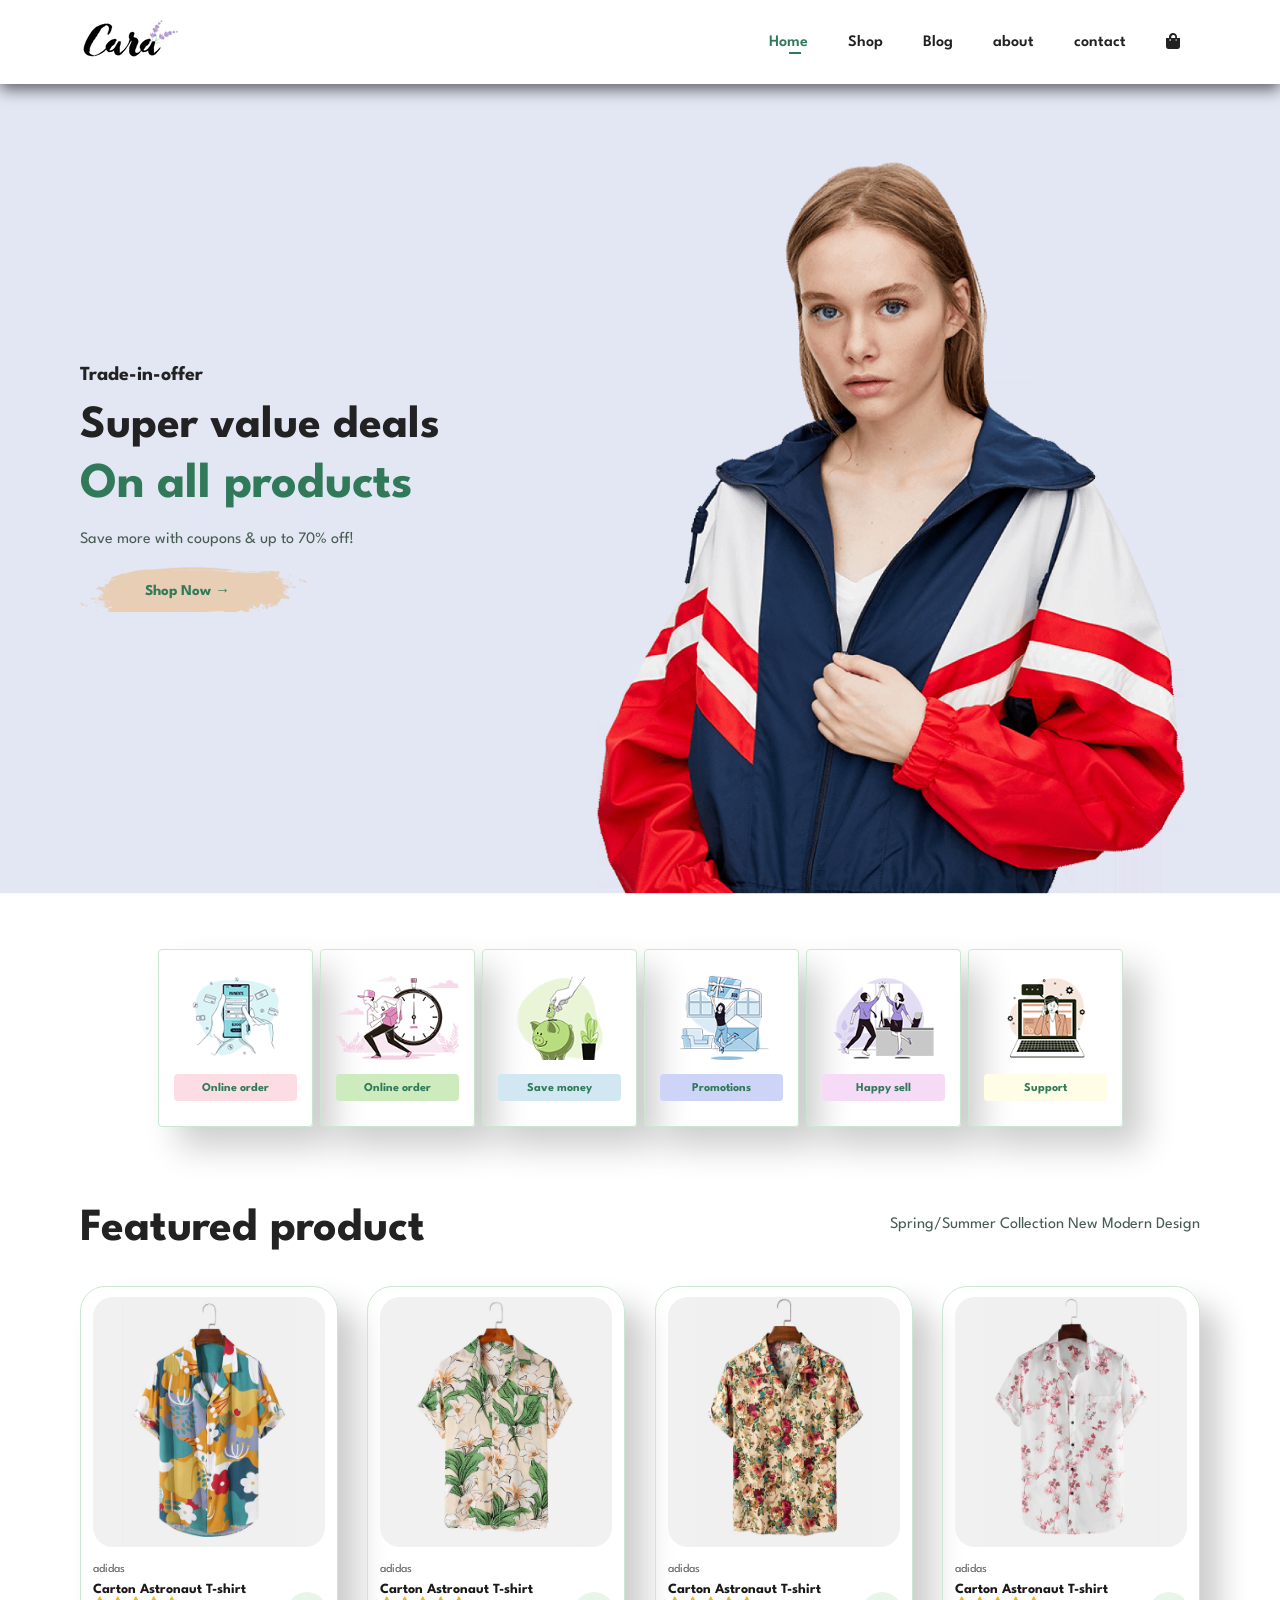
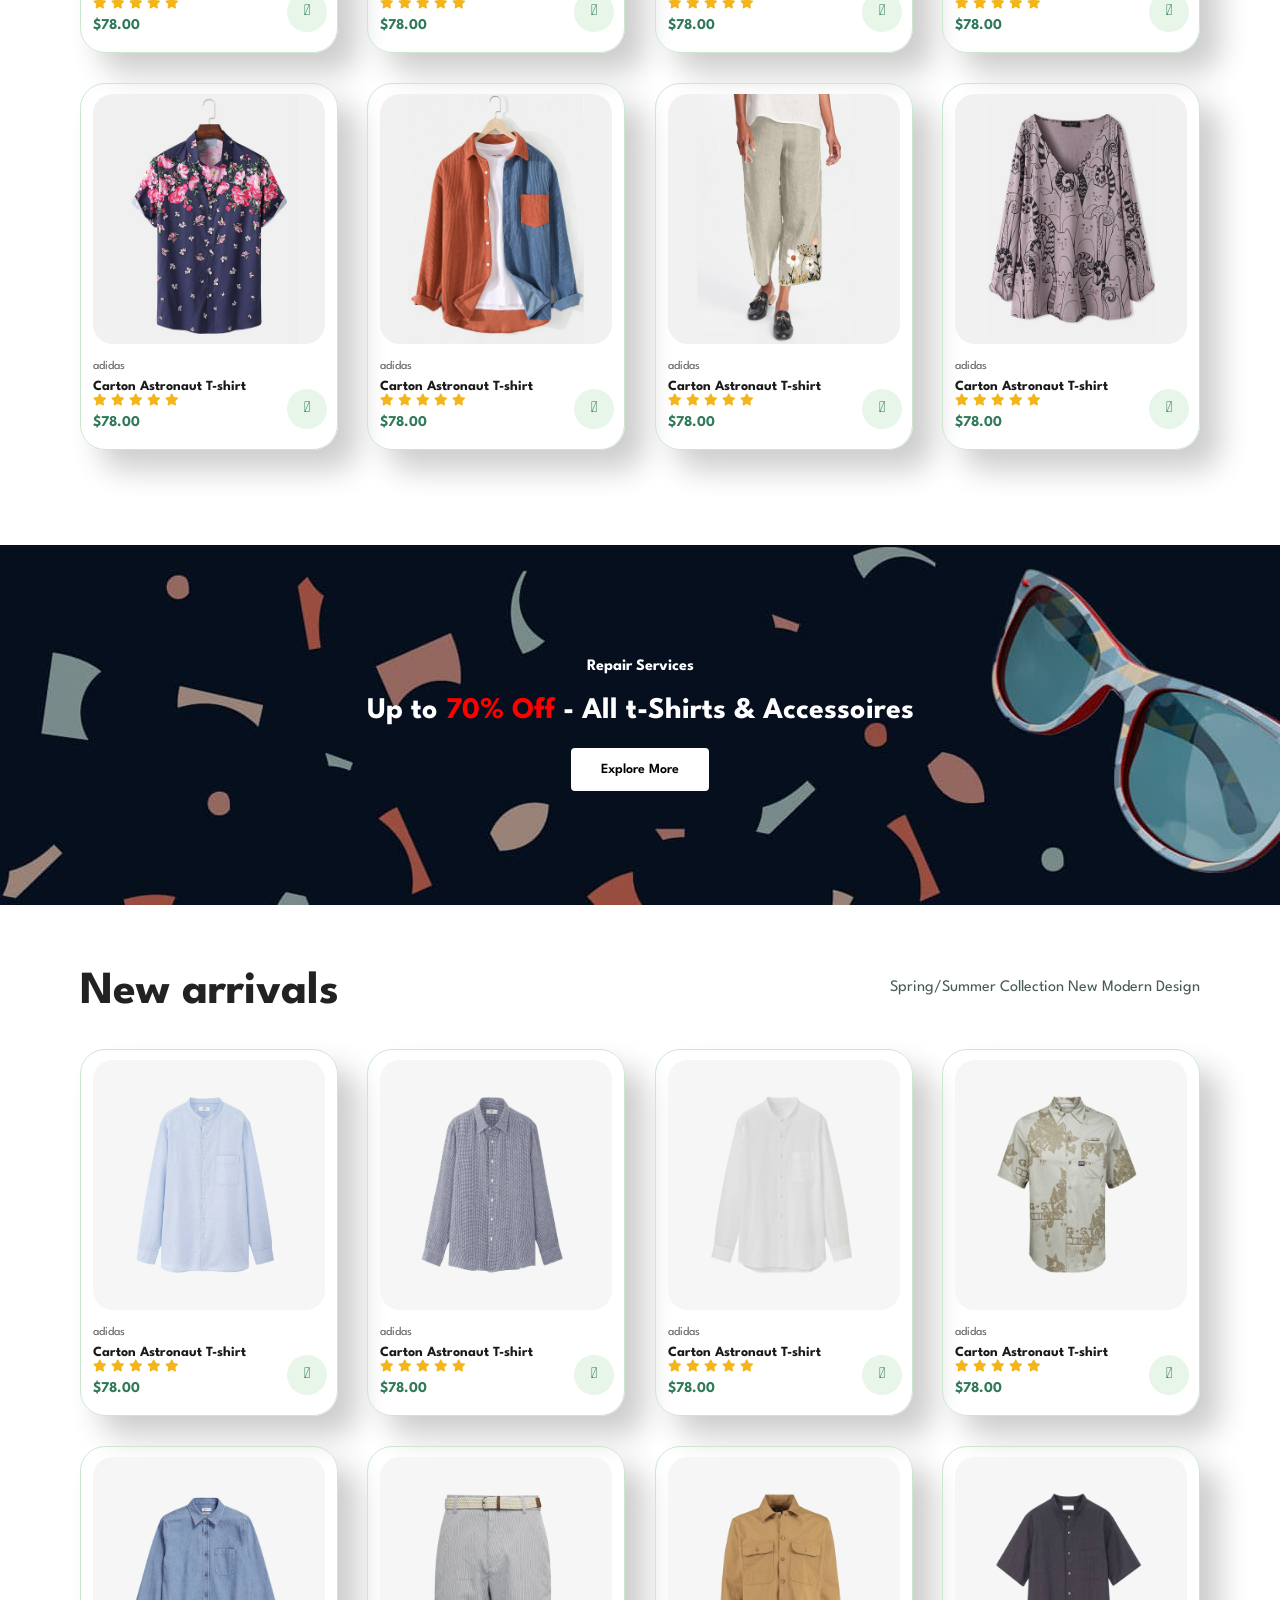
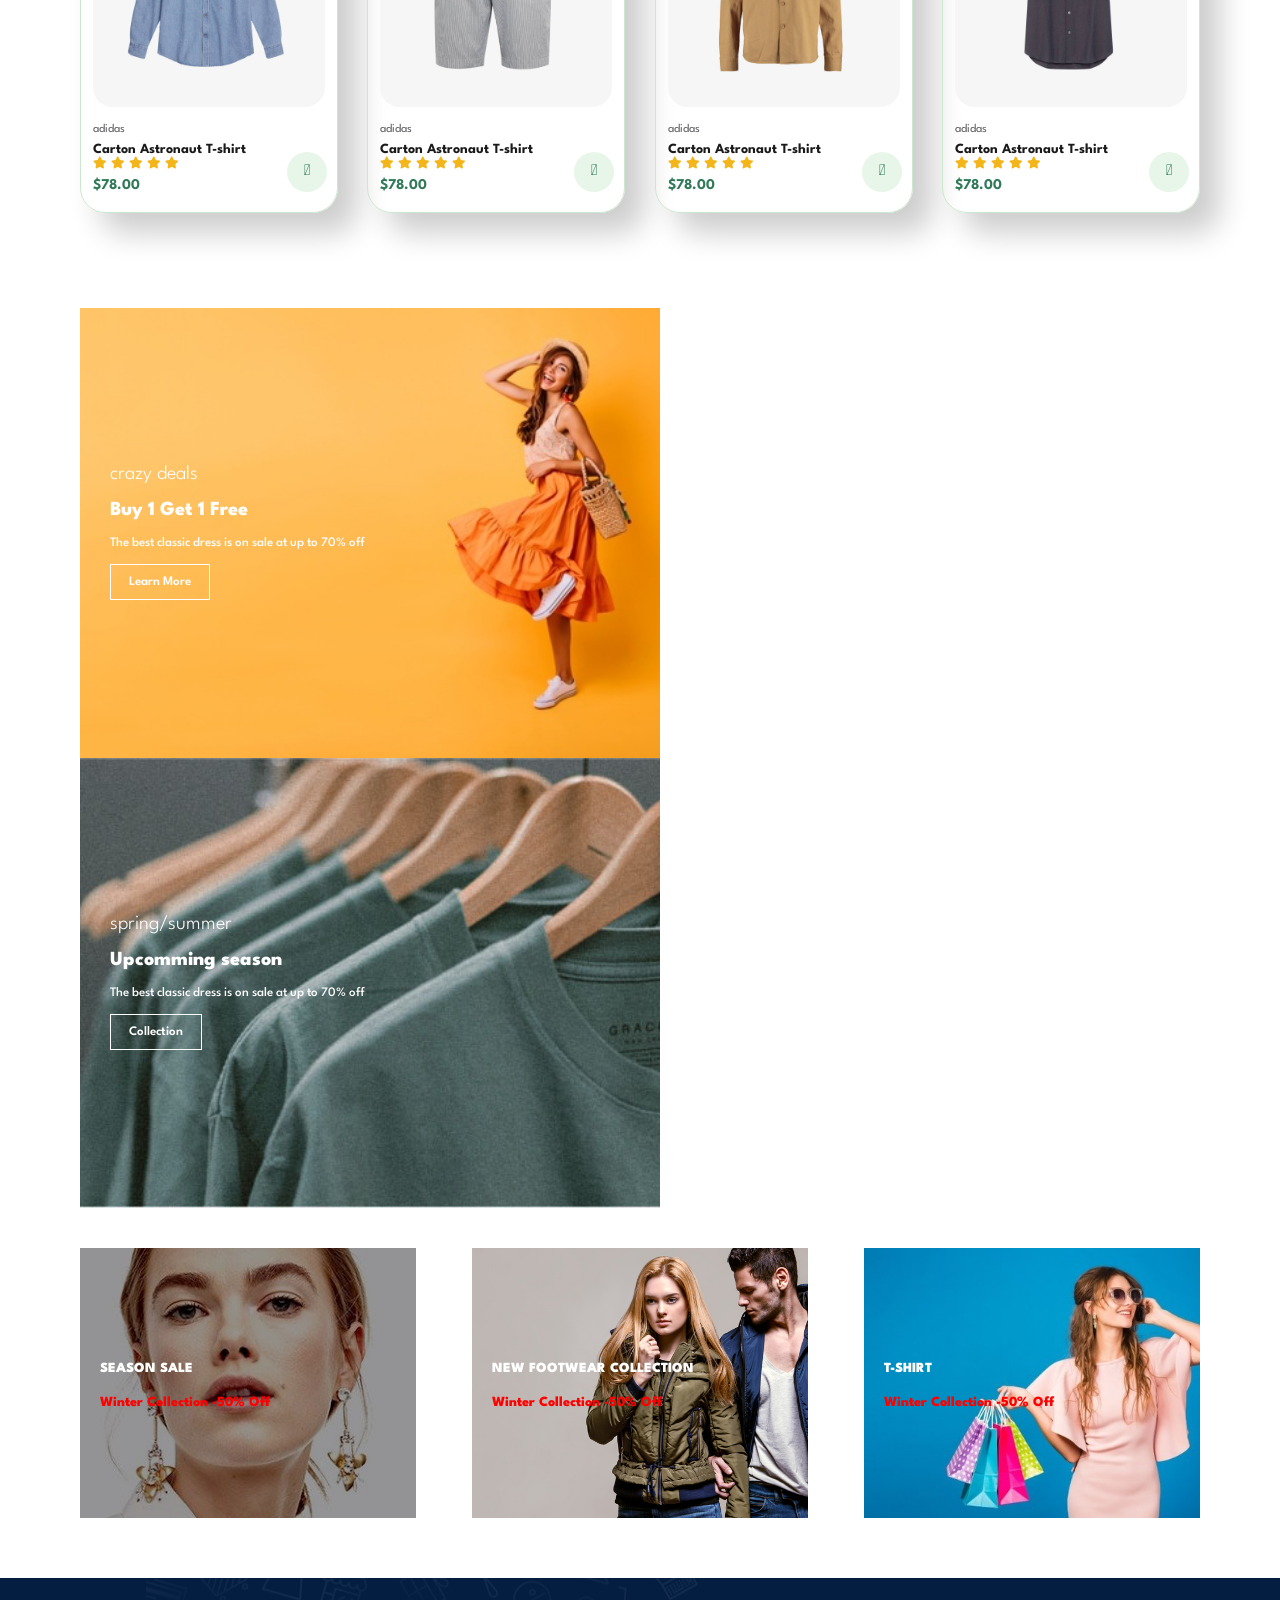
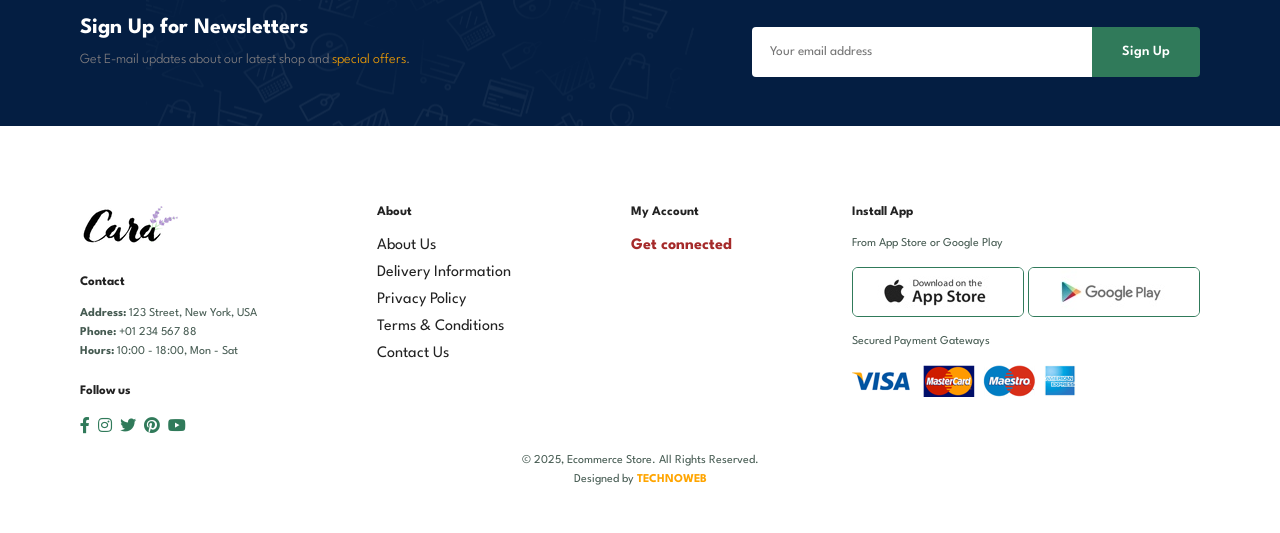
==== commit 9233d2dc: "update login text" ====
--- a/index.html
+++ b/index.html
@@ -417,7 +417,7 @@
         </div>
         <div class="col">
             <h4>My Account</h4>
-            <a style="color: brown;" href="Auth_page.html"><b>LogIn</b></a>
+            <a style="color: brown;" href="Auth_page.html"><b>Get connected</b></a>
         </div>
         <div class="col install">
             <h4>Install App</h4>
